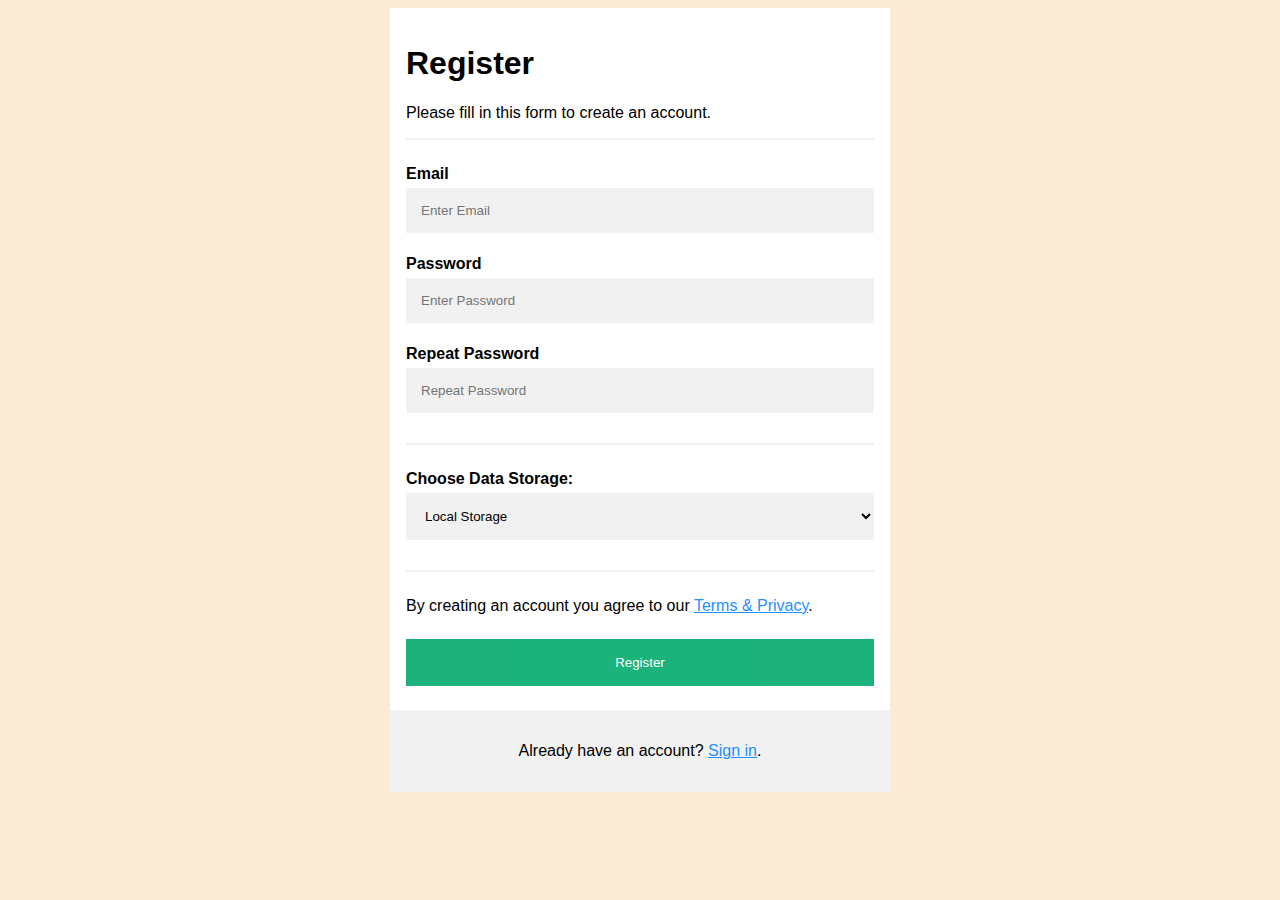
==== Task1/index.html @ fafa319a "Task1 add" ====
<!DOCTYPE html>
<html>
  <head>
    <meta name="viewport" content="width=device-width, initial-scale=1" />
    <link rel="stylesheet" href="styles.css" />
  </head>
  <body>
    <div class="container" id="form-container">
      <h1 id="form-title">Register</h1>
      <p id="form-description">
        Please fill in this form to create an account.
      </p>
      <hr />

      <label for="email"><b>Email</b></label>
      <input
        type="text"
        placeholder="Enter Email"
        name="email"
        id="email"
        required
      />

      <label for="psw"><b>Password</b></label>
      <input
        type="password"
        placeholder="Enter Password"
        name="psw"
        id="psw"
        required
      />

      <label for="psw-repeat" id="repeat-password-label"
        ><b>Repeat Password</b></label
      >
      <input
        type="password"
        placeholder="Repeat Password"
        name="psw-repeat"
        id="psw-repeat"
        required
      />
      <hr />

      <label for="storage" id="storage-label"
        ><b>Choose Data Storage:</b></label
      >
      <select id="storage">
        <option value="localStorage">Local Storage</option>
        <option value="cookies">Cookies</option>
        <option value="sessionStorage">Session Storage</option>
      </select>

      <hr />
      <p id="terms">
        By creating an account you agree to our
        <a href="#">Terms & Privacy</a>.
      </p>

      <button id="submit-btn" class="registerbtn">Register</button>
    </div>

    <div class="container signin">
      <p>Already have an account? <a href="#" id="toggle-form">Sign in</a>.</p>
    </div>

    <div class="container" id="home-container" style="display: none">
      <h1>Welcome, <span id="user-name"></span></h1>
      <p>Email: <span id="user-email"></span></p>
      <button id="logout-btn" class="registerbtn">Logout</button>
    </div>

    <script src="script.js"></script>
  </body>
</html>
---- Task1/styles.css ----
body {
  font-family: Arial, Helvetica, sans-serif;
  background-color: antiquewhite;
}

* {
  box-sizing: border-box;
}

.container {
  padding: 16px;
  background-color: white;
  margin: auto;
  width: 500px;
}

input[type="text"],
input[type="password"] {
  width: 100%;
  padding: 15px;
  margin: 5px 0 22px 0;
  display: inline-block;
  border: none;
  background: #f1f1f1;
}

input[type="text"]:focus,
input[type="password"]:focus {
  background-color: #ddd;
  outline: none;
}

hr {
  border: 1px solid #f1f1f1;
  margin-bottom: 25px;
}

.registerbtn {
  background-color: #04aa6d;
  color: white;
  padding: 16px 20px;
  margin: 8px 0;
  border: none;
  cursor: pointer;
  width: 100%;
  opacity: 0.9;
}

.registerbtn:hover {
  opacity: 1;
}

a {
  color: dodgerblue;
}

.signin {
  background-color: #f1f1f1;
  text-align: center;
}
select {
  width: 100%;
  padding: 15px;
  margin: 5px 0 22px 0;
  display: inline-block;
  border: none;
  background: #f1f1f1;
}

select:focus {
  background-color: #ddd;
  outline: none;
}
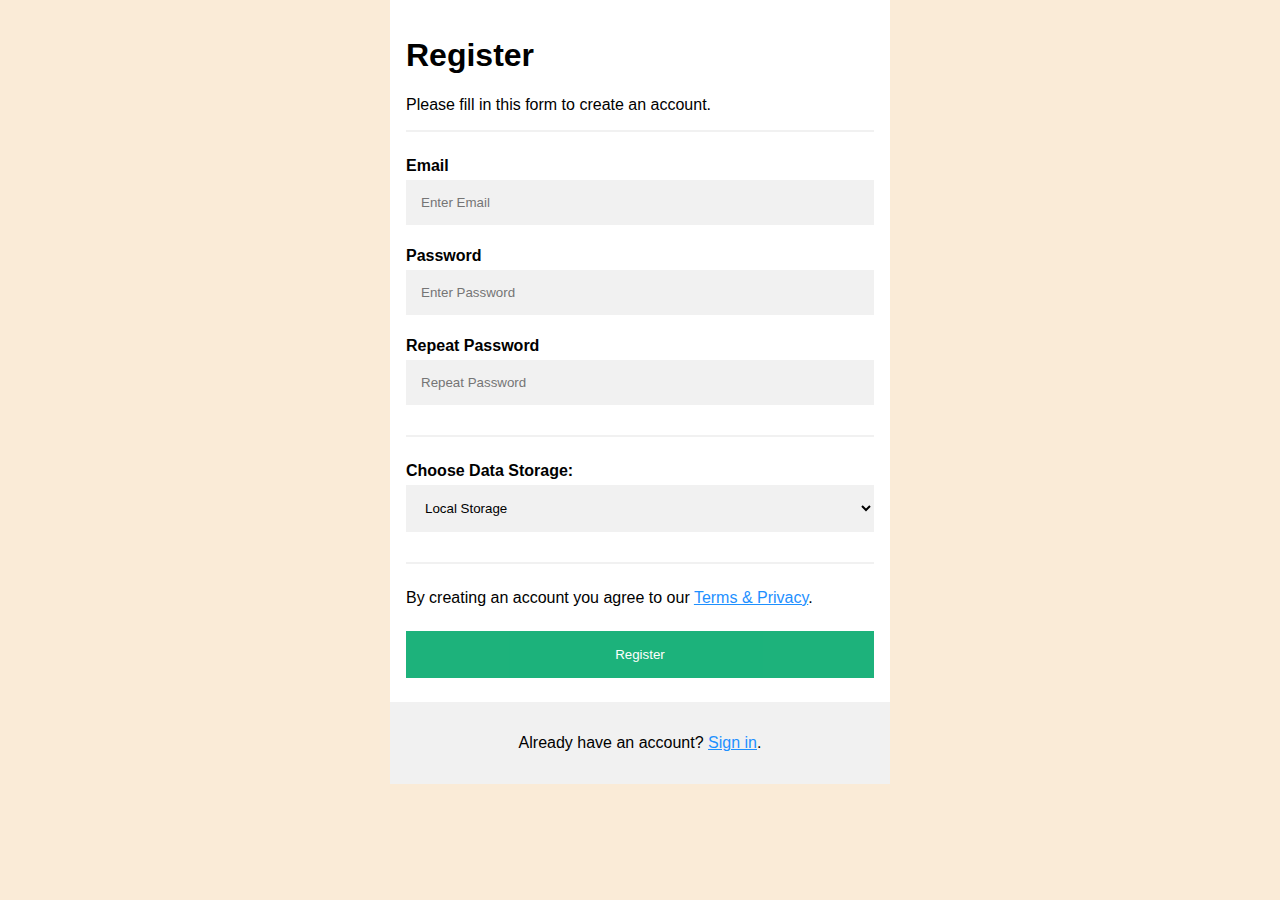
==== commit e5d04b21: "add responsive" ====
--- a/Task1/index.html
+++ b/Task1/index.html
@@ -1,5 +1,5 @@
 <!DOCTYPE html>
-<html>
+<html lang="en">
   <head>
     <meta name="viewport" content="width=device-width, initial-scale=1" />
     <link rel="stylesheet" href="styles.css" />
@@ -50,11 +50,10 @@
         <option value="cookies">Cookies</option>
         <option value="sessionStorage">Session Storage</option>
       </select>
+      <hr />
 
-      <hr />
       <p id="terms">
-        By creating an account you agree to our
-        <a href="#">Terms & Privacy</a>.
+        By creating an account you agree to our <a href="#">Terms & Privacy</a>.
       </p>
 
       <button id="submit-btn" class="registerbtn">Register</button>
--- a/Task1/styles.css
+++ b/Task1/styles.css
@@ -1,6 +1,8 @@
 body {
   font-family: Arial, Helvetica, sans-serif;
   background-color: antiquewhite;
+  margin: 0;
+  padding: 0;
 }
 
 * {
@@ -11,11 +13,13 @@
   padding: 16px;
   background-color: white;
   margin: auto;
-  width: 500px;
+  width: 90%;
+  max-width: 500px;
 }
 
 input[type="text"],
-input[type="password"] {
+input[type="password"],
+select {
   width: 100%;
   padding: 15px;
   margin: 5px 0 22px 0;
@@ -25,7 +29,8 @@
 }
 
 input[type="text"]:focus,
-input[type="password"]:focus {
+input[type="password"]:focus,
+select:focus {
   background-color: #ddd;
   outline: none;
 }
@@ -58,16 +63,15 @@
   background-color: #f1f1f1;
   text-align: center;
 }
-select {
-  width: 100%;
-  padding: 15px;
-  margin: 5px 0 22px 0;
-  display: inline-block;
-  border: none;
-  background: #f1f1f1;
+
+@media (min-width: 768px) {
+  .container {
+    width: 70%;
+  }
 }
 
-select:focus {
-  background-color: #ddd;
-  outline: none;
+@media (min-width: 1024px) {
+  .container {
+    width: 50%;
+  }
 }
